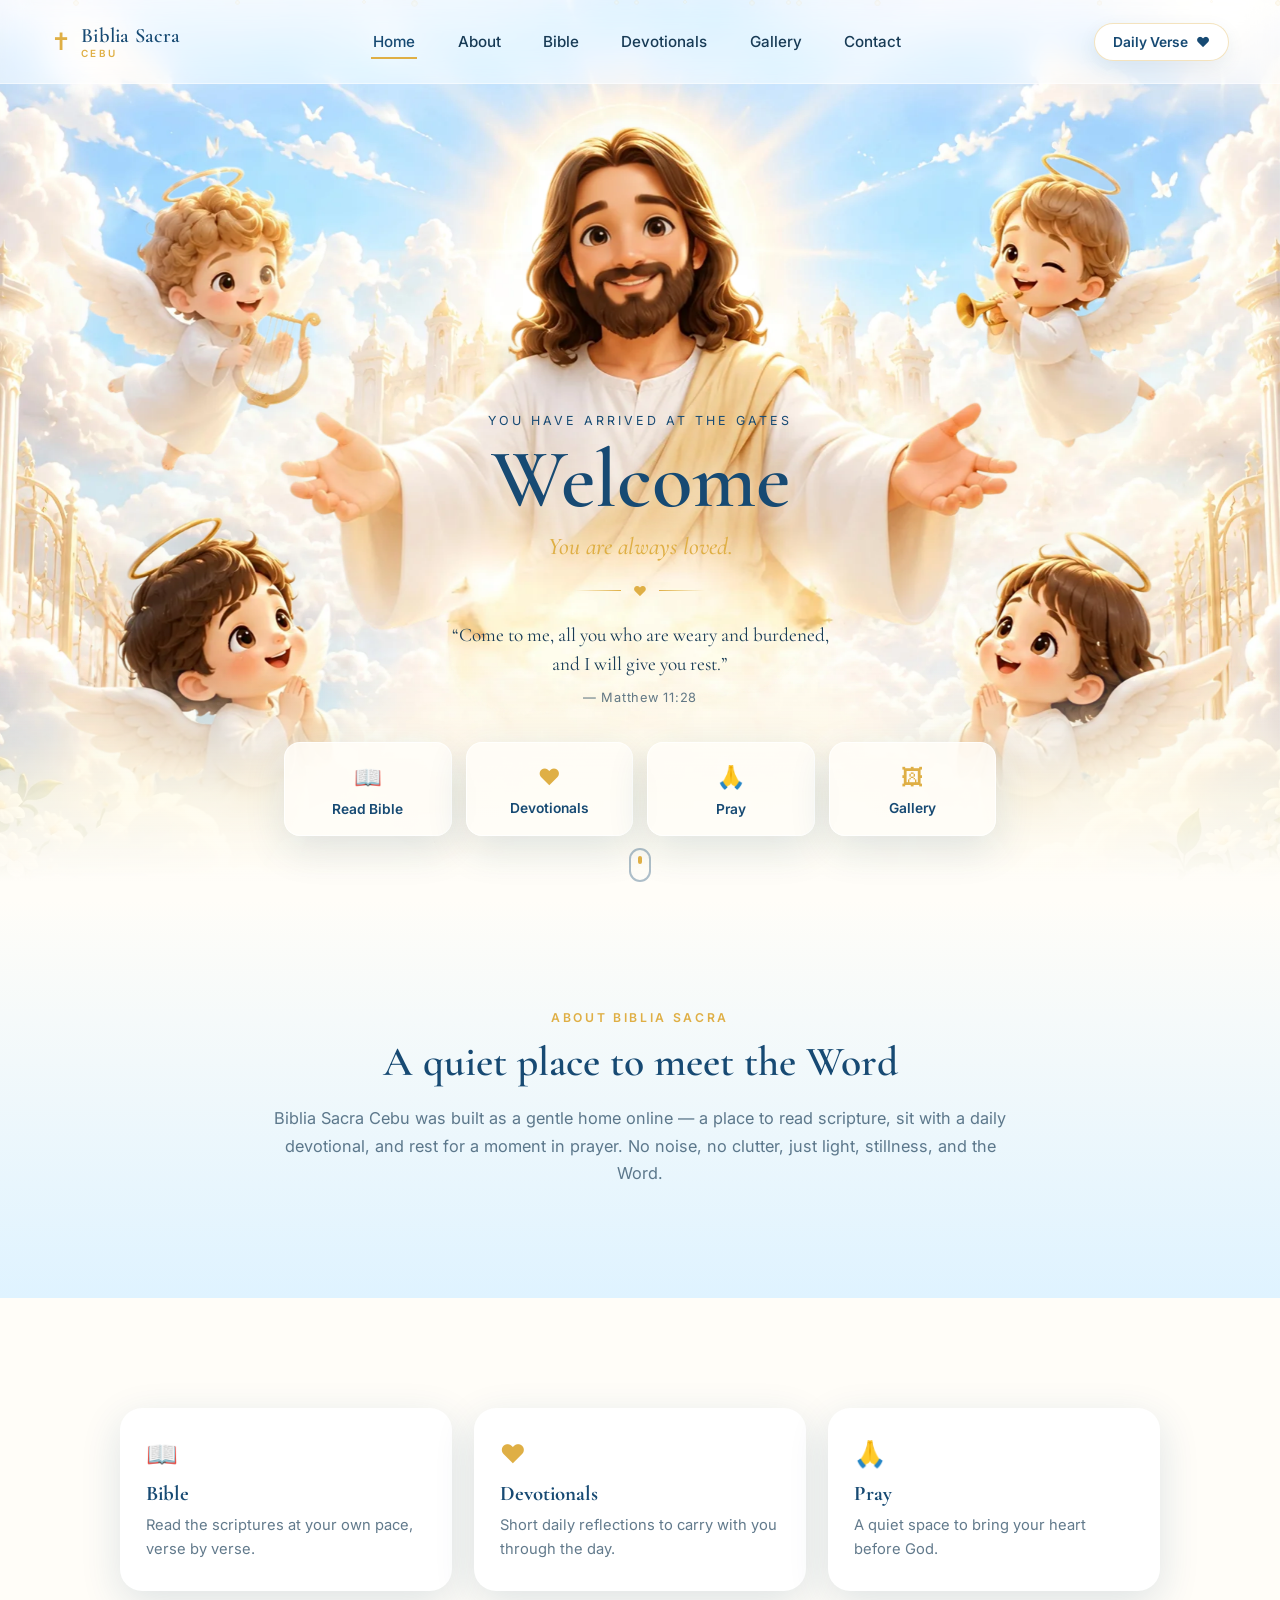
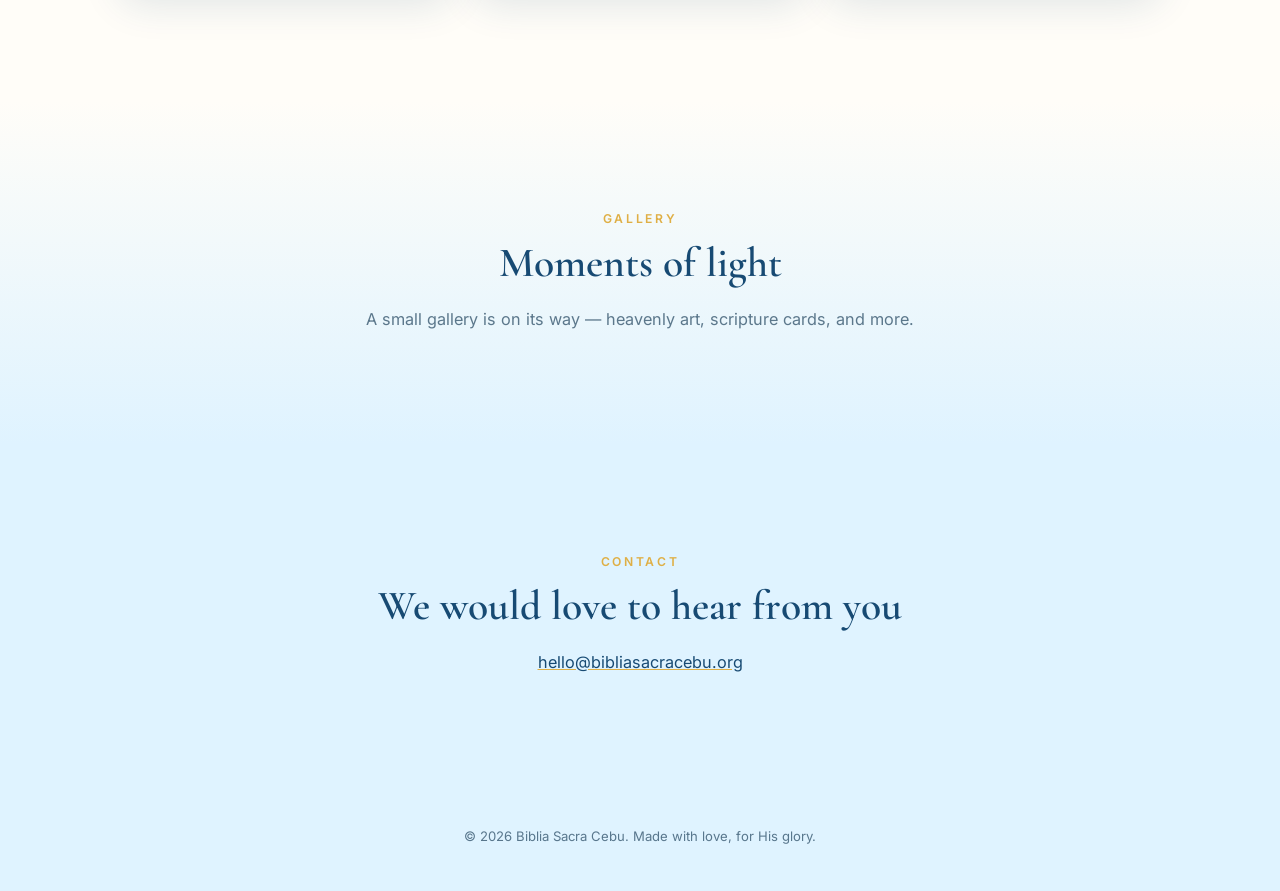
==== index.html @ a4b6ce15 "Add files via upload" ====
<!DOCTYPE html>
<html lang="en">
<head>
<meta charset="UTF-8">
<meta name="viewport" content="width=device-width, initial-scale=1.0">
<title>Biblia Sacra Cebu — Welcome</title>
<meta name="description" content="Biblia Sacra Cebu — a peaceful home for scripture, devotionals, and prayer.">

<link rel="preconnect" href="https://fonts.googleapis.com">
<link rel="preconnect" href="https://fonts.gstatic.com" crossorigin>
<link href="https://fonts.googleapis.com/css2?family=Cormorant+Garamond:ital,wght@0,400;0,500;0,600;1,500&family=Inter:wght@400;500;600&display=swap" rel="stylesheet">

<link rel="stylesheet" href="css/style.css">
</head>
<body>

<a class="skip-link" href="#main">Skip to content</a>

<header class="site-header" id="siteHeader">
  <div class="header-inner">
    <a class="brand" href="#home" aria-label="Biblia Sacra Cebu, home">
      <span class="brand-cross" aria-hidden="true">&#10013;</span>
      <span class="brand-text">
        <span class="brand-name">Biblia Sacra</span>
        <span class="brand-city">CEBU</span>
      </span>
    </a>

    <button class="nav-toggle" id="navToggle" aria-expanded="false" aria-controls="primaryNav" aria-label="Open menu">
      <span></span><span></span><span></span>
    </button>

    <nav class="primary-nav" id="primaryNav" aria-label="Primary">
      <a href="#home" class="nav-link is-active">Home</a>
      <a href="#about" class="nav-link">About</a>
      <a href="#bible" class="nav-link">Bible</a>
      <a href="#devotionals" class="nav-link">Devotionals</a>
      <a href="#gallery" class="nav-link">Gallery</a>
      <a href="#contact" class="nav-link">Contact</a>
    </nav>

    <a class="daily-verse-pill" href="#daily-verse">
      Daily Verse <span aria-hidden="true">&#10084;</span>
    </a>
  </div>
</header>

<main id="main">

  <section class="hero" id="home" aria-label="Welcome">
    <div class="hero-scene" id="heroScene">
      <div class="hero-layer hero-bg" aria-hidden="true"></div>
      <div class="hero-layer hero-fg" aria-hidden="true"></div>
      <div class="hero-particles" id="heroParticles" aria-hidden="true"></div>
      <div class="hero-fade" aria-hidden="true"></div>
    </div>

    <div class="hero-content">
      <p class="eyebrow">You have arrived at the gates</p>
      <h1 class="hero-title">Welcome</h1>
      <p class="hero-subtitle">You are always loved.</p>

      <div class="divider" aria-hidden="true">
        <span class="divider-line"></span>
        <span class="divider-heart">&#10084;</span>
        <span class="divider-line"></span>
      </div>

      <blockquote class="hero-verse" id="daily-verse">
        <p>&ldquo;Come to me, all you who are weary and burdened,<br>
        and I will give you rest.&rdquo;</p>
        <cite>&mdash; Matthew 11:28</cite>
      </blockquote>

      <div class="hero-actions" role="list">
        <a class="action-card" href="#bible" role="listitem">
          <span class="action-icon" aria-hidden="true">&#128214;</span>
          <span class="action-label">Read Bible</span>
        </a>
        <a class="action-card" href="#devotionals" role="listitem">
          <span class="action-icon" aria-hidden="true">&#10084;</span>
          <span class="action-label">Devotionals</span>
        </a>
        <a class="action-card" href="#pray" role="listitem">
          <span class="action-icon" aria-hidden="true">&#128591;</span>
          <span class="action-label">Pray</span>
        </a>
        <a class="action-card" href="#gallery" role="listitem">
          <span class="action-icon" aria-hidden="true">&#128444;</span>
          <span class="action-label">Gallery</span>
        </a>
      </div>
    </div>

    <div class="scroll-cue" aria-hidden="true">
      <span></span>
    </div>
  </section>

  <section class="section section-about" id="about">
    <div class="section-inner">
      <p class="section-eyebrow">About Biblia Sacra</p>
      <h2 class="section-title">A quiet place to meet the Word</h2>
      <p class="section-text">
        Biblia Sacra Cebu was built as a gentle home online — a place to read scripture,
        sit with a daily devotional, and rest for a moment in prayer. No noise, no clutter,
        just light, stillness, and the Word.
      </p>
    </div>
  </section>

  <section class="section section-strip" id="bible" aria-label="Bible, Devotionals, Pray">
    <div class="section-inner strip-grid">
      <article class="strip-card">
        <span class="strip-icon" aria-hidden="true">&#128214;</span>
        <h3>Bible</h3>
        <p>Read the scriptures at your own pace, verse by verse.</p>
      </article>
      <article class="strip-card" id="devotionals">
        <span class="strip-icon" aria-hidden="true">&#10084;</span>
        <h3>Devotionals</h3>
        <p>Short daily reflections to carry with you through the day.</p>
      </article>
      <article class="strip-card" id="pray">
        <span class="strip-icon" aria-hidden="true">&#128591;</span>
        <h3>Pray</h3>
        <p>A quiet space to bring your heart before God.</p>
      </article>
    </div>
  </section>

  <section class="section section-gallery" id="gallery">
    <div class="section-inner">
      <p class="section-eyebrow">Gallery</p>
      <h2 class="section-title">Moments of light</h2>
      <p class="section-text">A small gallery is on its way — heavenly art, scripture cards, and more.</p>
    </div>
  </section>

  <section class="section section-contact" id="contact">
    <div class="section-inner">
      <p class="section-eyebrow">Contact</p>
      <h2 class="section-title">We would love to hear from you</h2>
      <p class="section-text">
        <a href="mailto:hello@bibliasacracebu.org">hello@bibliasacracebu.org</a>
      </p>
    </div>
  </section>

</main>

<footer class="site-footer">
  <p>&copy; 2026 Biblia Sacra Cebu. Made with love, for His glory.</p>
</footer>

<script src="js/main.js" defer></script>
</body>
</html>
---- css/style.css ----
/* ==========================================================
   Biblia Sacra Cebu — Design System
   ========================================================== */

:root{
  --sky: #DFF3FF;
  --white: #FFFFFF;
  --cloud: #FFFDF8;
  --gold: #DFAF45;
  --gold-soft: #EFCE86;
  --deep-blue: #174A73;
  --soft-blue: #7FB7D9;
  --text: #183B56;
  --text-soft: rgba(24,59,86,0.68);

  --serif: 'Cormorant Garamond', Georgia, 'Times New Roman', serif;
  --sans: 'Inter', -apple-system, BlinkMacSystemFont, 'Segoe UI', sans-serif;

  --header-h: 84px;

  --hero-focal: center 32%;
  --fg-x: 0px;
  --fg-y: 0px;
  --bg-x: 0px;
  --bg-y: 0px;

  --radius-lg: 22px;
  --radius-md: 16px;
  --shadow-soft: 0 12px 40px rgba(23, 74, 115, 0.14);
  --shadow-hover: 0 18px 50px rgba(223, 175, 69, 0.28);
}

*{ box-sizing: border-box; }
html{ scroll-behavior: smooth; }

body{
  margin: 0;
  font-family: var(--sans);
  color: var(--text);
  background: var(--sky);
  overflow-x: hidden;
}

img{ max-width: 100%; display:block; }

a{ color: inherit; text-decoration: none; }

.skip-link{
  position: absolute;
  left: -999px;
  top: 0;
  background: var(--white);
  color: var(--deep-blue);
  padding: 12px 18px;
  border-radius: 0 0 8px 0;
  z-index: 999;
}
.skip-link:focus{ left: 0; }

:focus-visible{
  outline: 2px solid var(--gold);
  outline-offset: 3px;
}

/* ==========================================================
   Header / Navigation
   ========================================================== */

.site-header{
  position: fixed;
  top: 0; left: 0; right: 0;
  z-index: 100;
  height: var(--header-h);
  display: flex;
  align-items: center;
  background: rgba(255,255,255,0.55);
  backdrop-filter: blur(14px) saturate(160%);
  -webkit-backdrop-filter: blur(14px) saturate(160%);
  border-bottom: 1px solid rgba(255,255,255,0.5);
  transition: background 0.4s ease, box-shadow 0.4s ease;
}
.site-header.is-scrolled{
  background: rgba(255,255,255,0.82);
  box-shadow: 0 8px 30px rgba(23,74,115,0.08);
}

.header-inner{
  width: 100%;
  max-width: 1440px;
  margin: 0 auto;
  padding: 0 clamp(20px, 4vw, 56px);
  display: grid;
  grid-template-columns: auto 1fr auto;
  align-items: center;
  gap: 24px;
}

.brand{
  grid-column: 1;
  display: flex;
  align-items: center;
  gap: 10px;
  flex-shrink: 0;
}
.brand-cross{
  color: var(--gold);
  font-size: 1.5rem;
  line-height: 1;
}
.brand-text{ display: flex; flex-direction: column; line-height: 1.05; }
.brand-name{
  font-family: var(--serif);
  font-weight: 600;
  font-size: 1.28rem;
  color: var(--deep-blue);
  letter-spacing: 0.01em;
}
.brand-city{
  font-family: var(--sans);
  font-size: 0.62rem;
  letter-spacing: 0.22em;
  color: var(--gold);
  font-weight: 600;
  margin-top: 2px;
}

.primary-nav{
  grid-column: 2;
  display: flex;
  align-items: center;
  justify-content: center;
  justify-self: center;
  gap: clamp(24px, 3vw, 44px);
}
.nav-link{
  position: relative;
  font-size: 0.95rem;
  font-weight: 500;
  color: var(--text);
  padding: 6px 2px;
  transition: color 0.25s ease;
}
.nav-link::after{
  content: "";
  position: absolute;
  left: 0; right: 100%;
  bottom: -2px;
  height: 2px;
  background: var(--gold);
  transition: right 0.28s ease;
}
.nav-link:hover{ color: var(--deep-blue); }
.nav-link:hover::after{ right: 0; }
.nav-link.is-active{ color: var(--deep-blue); }
.nav-link.is-active::after{ right: 0; }

.daily-verse-pill{
  grid-column: 3;
  display: inline-flex;
  align-items: center;
  gap: 8px;
  background: var(--white);
  border: 1px solid rgba(223,175,69,0.35);
  color: var(--deep-blue);
  font-size: 0.86rem;
  font-weight: 600;
  padding: 10px 18px;
  border-radius: 999px;
  box-shadow: 0 6px 18px rgba(23,74,115,0.08);
  transition: transform 0.25s ease, box-shadow 0.25s ease;
  flex-shrink: 0;
}
.daily-verse-pill:hover{
  transform: translateY(-2px);
  box-shadow: 0 10px 24px rgba(223,175,69,0.28);
}

.nav-toggle{
  grid-column: 3;
  justify-self: end;
  display: none;
  flex-direction: column;
  justify-content: center;
  gap: 5px;
  width: 40px;
  height: 40px;
  background: transparent;
  border: none;
  cursor: pointer;
  padding: 0;
}
.nav-toggle span{
  display: block;
  height: 2px;
  width: 100%;
  background: var(--deep-blue);
  border-radius: 2px;
  transition: transform 0.3s ease, opacity 0.3s ease;
}
.nav-toggle[aria-expanded="true"] span:nth-child(1){ transform: translateY(7px) rotate(45deg); }
.nav-toggle[aria-expanded="true"] span:nth-child(2){ opacity: 0; }
.nav-toggle[aria-expanded="true"] span:nth-child(3){ transform: translateY(-7px) rotate(-45deg); }

/* ==========================================================
   Hero
   ========================================================== */

.hero{
  position: relative;
  min-height: 100svh;
  display: flex;
  align-items: flex-end;
  justify-content: center;
  overflow: hidden;
  padding-top: var(--header-h);
  isolation: isolate;
}

.hero-scene{
  position: absolute;
  inset: 0;
  z-index: 0;
}

.hero-layer{
  position: absolute;
  inset: 0;
  will-change: transform;
}

.hero-bg,
.hero-fg{
  background-size: cover;
  background-position: var(--hero-focal, center 32%);
  transform: translate3d(var(--bg-x), var(--bg-y), 0);
}

.hero-bg{
  background-image: url("../assets/heaven-background.webp");
}

.hero-fg{
  background-image: url("../assets/jesus-angels.webp");
  transform: translate3d(var(--fg-x), var(--fg-y), 0);
}

.hero-fade{
  position: absolute;
  left: 0; right: 0; bottom: 0;
  height: clamp(140px, 26vh, 300px);
  background: linear-gradient(180deg, rgba(255,253,248,0) 0%, rgba(255,251,235,0.85) 55%, var(--cloud) 92%);
  pointer-events: none;
  z-index: 1;
}

.hero-particles{
  position: absolute;
  inset: 0;
  pointer-events: none;
  overflow: hidden;
}
.mote{
  position: absolute;
  width: 5px;
  height: 5px;
  border-radius: 50%;
  background: radial-gradient(circle, rgba(255,248,220,0.95) 0%, rgba(223,175,69,0.4) 60%, transparent 75%);
  animation: float-mote linear infinite;
}
@keyframes float-mote{
  0%{ transform: translate3d(0,10vh,0); opacity: 0; }
  10%{ opacity: 0.9; }
  90%{ opacity: 0.7; }
  100%{ transform: translate3d(0,-40vh,0); opacity: 0; }
}

.hero-content{
  position: relative;
  z-index: 2;
  width: 100%;
  max-width: 760px;
  margin: 0 auto;
  padding: 0 24px 64px;
  text-align: center;
}

.eyebrow{
  font-family: var(--sans);
  font-size: 0.78rem;
  letter-spacing: 0.24em;
  text-transform: uppercase;
  color: var(--deep-blue);
  opacity: 0.65;
  margin: 0 0 10px;
  animation: fade-up 0.9s ease 0.15s both;
}

.hero-title{
  font-family: var(--serif);
  font-weight: 600;
  font-size: clamp(3rem, 8vw, 5.2rem);
  color: var(--deep-blue);
  margin: 0;
  line-height: 1;
  text-shadow: 0 2px 30px rgba(255,255,255,0.9);
  animation: fade-up 0.9s ease 0.3s both;
}

.hero-subtitle{
  font-family: var(--serif);
  font-style: italic;
  font-size: clamp(1.15rem, 2.4vw, 1.5rem);
  color: var(--gold);
  margin: 10px 0 0;
  font-weight: 500;
  animation: fade-up 0.9s ease 0.45s both;
}

.divider{
  display: flex;
  align-items: center;
  justify-content: center;
  gap: 12px;
  margin: 22px 0;
  animation: fade-up 0.9s ease 0.55s both;
}
.divider-line{
  width: 46px;
  height: 1px;
  background: linear-gradient(90deg, transparent, var(--gold));
}
.divider-line:last-child{ background: linear-gradient(90deg, var(--gold), transparent); }
.divider-heart{ color: var(--gold); font-size: 0.85rem; }

.hero-verse{
  margin: 0 auto 34px;
  max-width: 480px;
  font-family: var(--serif);
  font-size: clamp(1.02rem, 2vw, 1.2rem);
  color: var(--text);
  line-height: 1.55;
  animation: fade-up 0.9s ease 0.7s both;
}
.hero-verse p{ margin: 0 0 8px; }
.hero-verse cite{
  display: block;
  font-family: var(--sans);
  font-style: normal;
  font-size: 0.8rem;
  letter-spacing: 0.06em;
  color: var(--text-soft);
}

.hero-actions{
  display: grid;
  grid-template-columns: repeat(4, minmax(0,1fr));
  gap: 14px;
  animation: fade-up 0.9s ease 0.9s both;
}

.action-card{
  display: flex;
  flex-direction: column;
  align-items: center;
  gap: 10px;
  padding: 20px 10px 18px;
  background: rgba(255,253,248,0.85);
  backdrop-filter: blur(6px);
  border: 1px solid rgba(255,255,255,0.7);
  border-radius: var(--radius-md);
  box-shadow: var(--shadow-soft);
  transition: transform 0.28s ease, box-shadow 0.28s ease, background 0.28s ease;
}
.action-card:hover{
  transform: translateY(-5px);
  box-shadow: var(--shadow-hover);
  background: var(--white);
}
.action-icon{
  font-size: 1.4rem;
  color: var(--gold);
}
.action-label{
  font-size: 0.86rem;
  font-weight: 600;
  color: var(--deep-blue);
}

@keyframes fade-up{
  from{ opacity: 0; transform: translateY(16px); }
  to{ opacity: 1; transform: translateY(0); }
}

.scroll-cue{
  position: absolute;
  bottom: 18px;
  left: 50%;
  transform: translateX(-50%);
  z-index: 2;
  width: 22px;
  height: 34px;
  border: 2px solid rgba(23,74,115,0.35);
  border-radius: 14px;
}
.scroll-cue span{
  display: block;
  width: 4px;
  height: 8px;
  margin: 6px auto 0;
  background: var(--gold);
  border-radius: 3px;
  animation: scroll-dot 1.8s ease infinite;
}
@keyframes scroll-dot{
  0%{ transform: translateY(0); opacity: 1; }
  70%{ transform: translateY(10px); opacity: 0; }
  100%{ opacity: 0; }
}

/* ==========================================================
   Sections below the fold
   ========================================================== */

.section{
  padding: clamp(60px, 9vw, 110px) 24px;
}
.section-inner{
  max-width: 760px;
  margin: 0 auto;
  text-align: center;
}
.section-eyebrow{
  font-size: 0.76rem;
  letter-spacing: 0.22em;
  text-transform: uppercase;
  color: var(--gold);
  font-weight: 600;
  margin: 0 0 12px;
}
.section-title{
  font-family: var(--serif);
  font-weight: 600;
  font-size: clamp(1.8rem, 3.4vw, 2.6rem);
  color: var(--deep-blue);
  margin: 0 0 18px;
}
.section-text{
  font-size: 1.02rem;
  line-height: 1.7;
  color: var(--text-soft);
  margin: 0;
}
.section-text a{ color: var(--deep-blue); text-decoration: underline; text-decoration-color: var(--gold); }

.section-about{ background: linear-gradient(180deg, var(--cloud), var(--sky)); }

.section-strip{ background: var(--cloud); }
.strip-grid{
  max-width: 1040px;
  display: grid;
  grid-template-columns: repeat(3, 1fr);
  gap: 22px;
  text-align: left;
}
.strip-card{
  background: var(--white);
  border-radius: var(--radius-lg);
  padding: 30px 26px;
  box-shadow: var(--shadow-soft);
  transition: transform 0.28s ease, box-shadow 0.28s ease;
}
.strip-card:hover{
  transform: translateY(-4px);
  box-shadow: var(--shadow-hover);
}
.strip-icon{ font-size: 1.6rem; color: var(--gold); }
.strip-card h3{
  font-family: var(--serif);
  font-size: 1.3rem;
  color: var(--deep-blue);
  margin: 12px 0 8px;
}
.strip-card p{
  font-size: 0.92rem;
  color: var(--text-soft);
  line-height: 1.6;
  margin: 0;
}

.section-gallery{ background: linear-gradient(180deg, var(--cloud), var(--sky)); }
.section-contact{ background: var(--sky); }

.site-footer{
  text-align: center;
  padding: 28px 24px 34px;
  font-size: 0.82rem;
  color: var(--text-soft);
  background: var(--sky);
}

/* ==========================================================
   Responsive
   ========================================================== */

@media (max-width: 1199px){
  :root{ --hero-focal: center 30%; }
}

@media (max-width: 900px){
  .primary-nav{
    grid-column: auto;
    justify-self: auto;
    position: fixed;
    top: var(--header-h);
    left: 0; right: 0;
    flex-direction: column;
    align-items: stretch;
    gap: 0;
    background: rgba(255,253,248,0.98);
    backdrop-filter: blur(14px);
    padding: 8px 24px 20px;
    transform: translateY(-12px);
    opacity: 0;
    pointer-events: none;
    transition: opacity 0.25s ease, transform 0.25s ease;
    border-bottom: 1px solid rgba(223,175,69,0.2);
  }
  .primary-nav.is-open{
    opacity: 1;
    transform: translateY(0);
    pointer-events: auto;
  }
  .nav-link{
    padding: 14px 0;
    border-bottom: 1px solid rgba(23,74,115,0.08);
  }
  .nav-link::after{ display: none; }
  .nav-toggle{ display: flex; }
  .daily-verse-pill{ display: none; }

  .hero-actions{ grid-template-columns: repeat(2, minmax(0,1fr)); }
  .strip-grid{ grid-template-columns: 1fr; }
}

@media (max-width: 560px){
  :root{ --header-h: 68px; }
  .brand-name{ font-size: 1.05rem; }
  .hero{ align-items: flex-end; }
  :root{ --hero-focal: center 24%; }
  .hero-content{ padding: 0 18px 44px; }
  .hero-verse{ font-size: 0.98rem; }
  .action-card{ padding: 16px 8px 14px; }
  .action-icon{ font-size: 1.2rem; }
  .action-label{ font-size: 0.78rem; }
}

/* ==========================================================
   Reduced motion
   ========================================================== */

@media (prefers-reduced-motion: reduce){
  html{ scroll-behavior: auto; }
  .hero-bg, .hero-fg{ transform: none !important; }
  .eyebrow, .hero-title, .hero-subtitle, .divider, .hero-verse, .hero-actions{
    animation: none !important;
    opacity: 1 !important;
    transform: none !important;
  }
  .mote{ animation: none !important; display: none; }
  .scroll-cue span{ animation: none !important; }
  * { transition-duration: 0.01ms !important; }
}
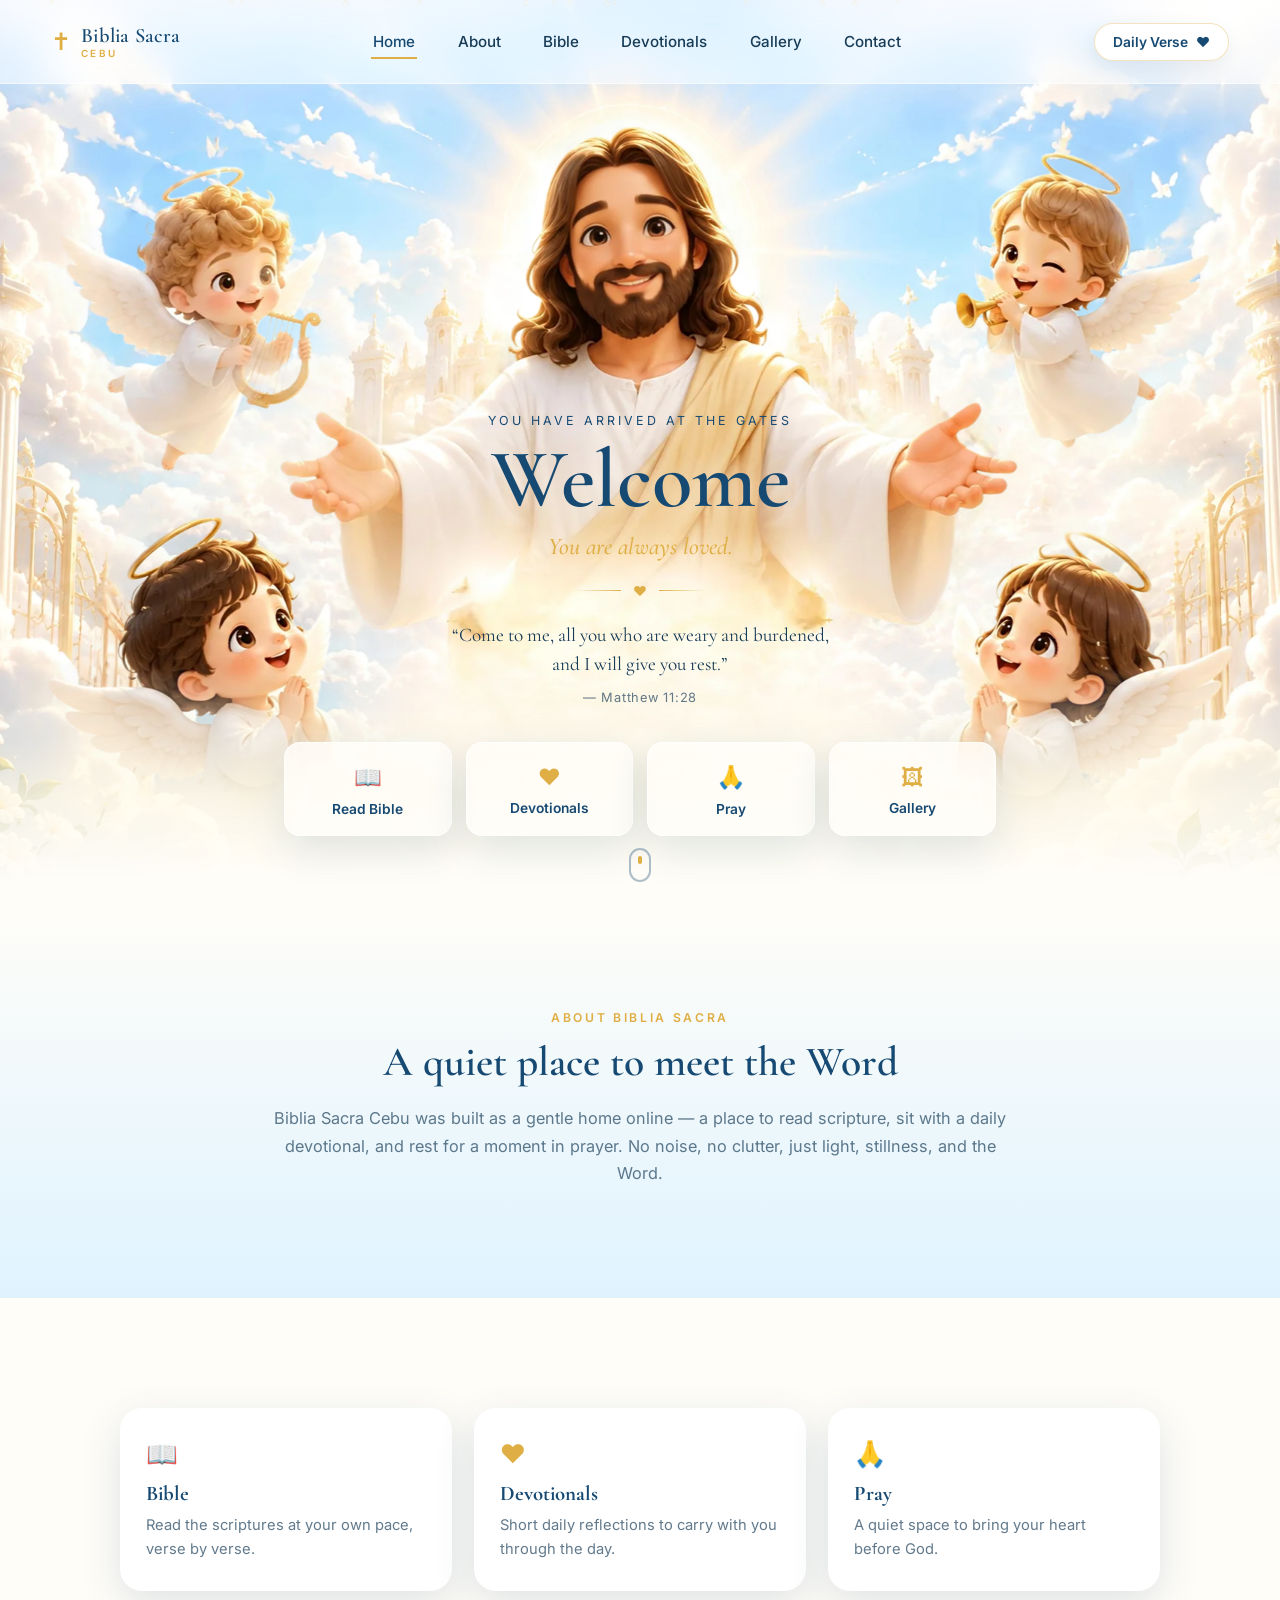
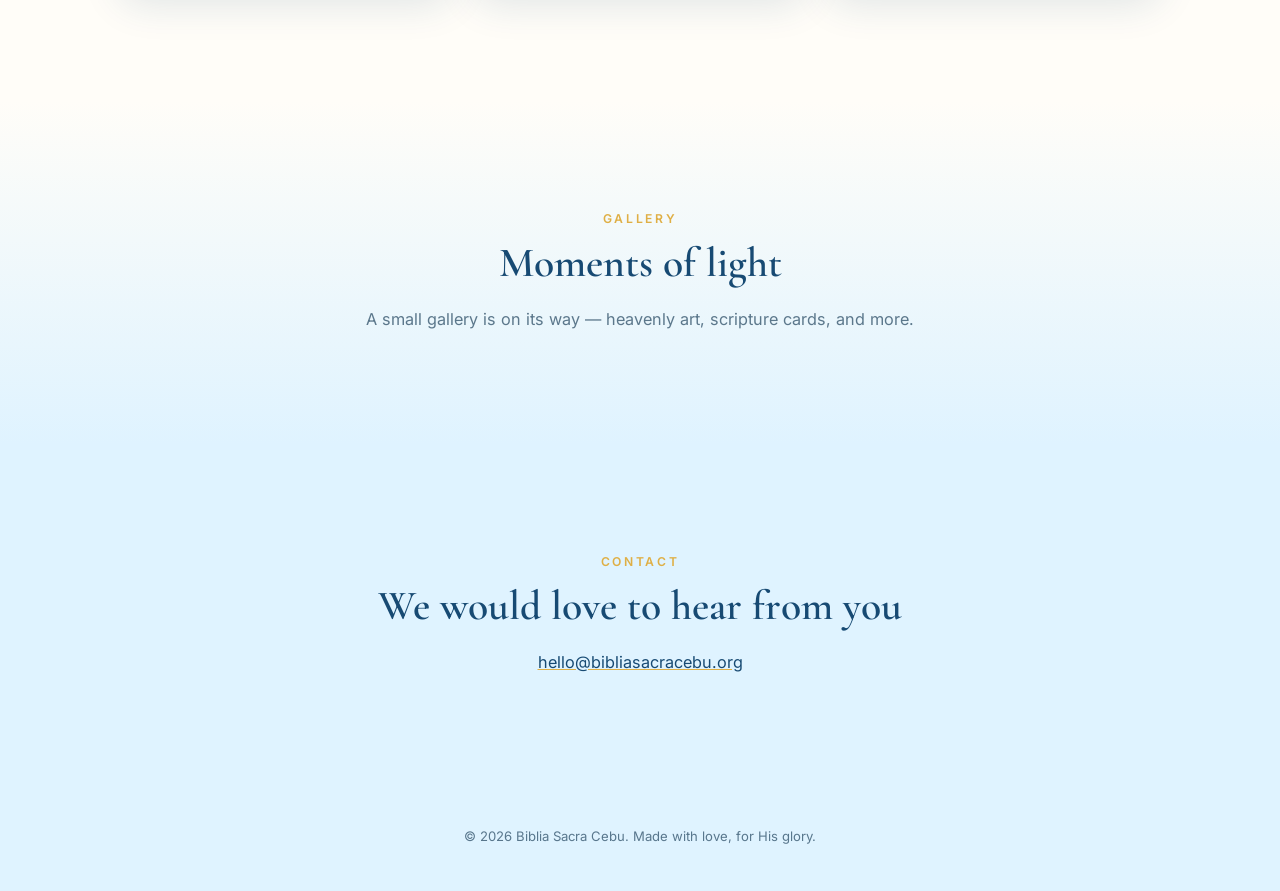
==== commit 0db68868: "Add files via upload" ====
--- a/index.html
+++ b/index.html
@@ -73,7 +73,7 @@
       </blockquote>
 
       <div class="hero-actions" role="list">
-        <a class="action-card" href="#bible" role="listitem">
+        <a class="action-card" href="bible.html" role="listitem">
           <span class="action-icon" aria-hidden="true">&#128214;</span>
           <span class="action-label">Read Bible</span>
         </a>
@@ -111,11 +111,11 @@
 
   <section class="section section-strip" id="bible" aria-label="Bible, Devotionals, Pray">
     <div class="section-inner strip-grid">
-      <article class="strip-card">
+      <a class="strip-card" href="bible.html">
         <span class="strip-icon" aria-hidden="true">&#128214;</span>
         <h3>Bible</h3>
         <p>Read the scriptures at your own pace, verse by verse.</p>
-      </article>
+      </a>
       <article class="strip-card" id="devotionals">
         <span class="strip-icon" aria-hidden="true">&#10084;</span>
         <h3>Devotionals</h3>
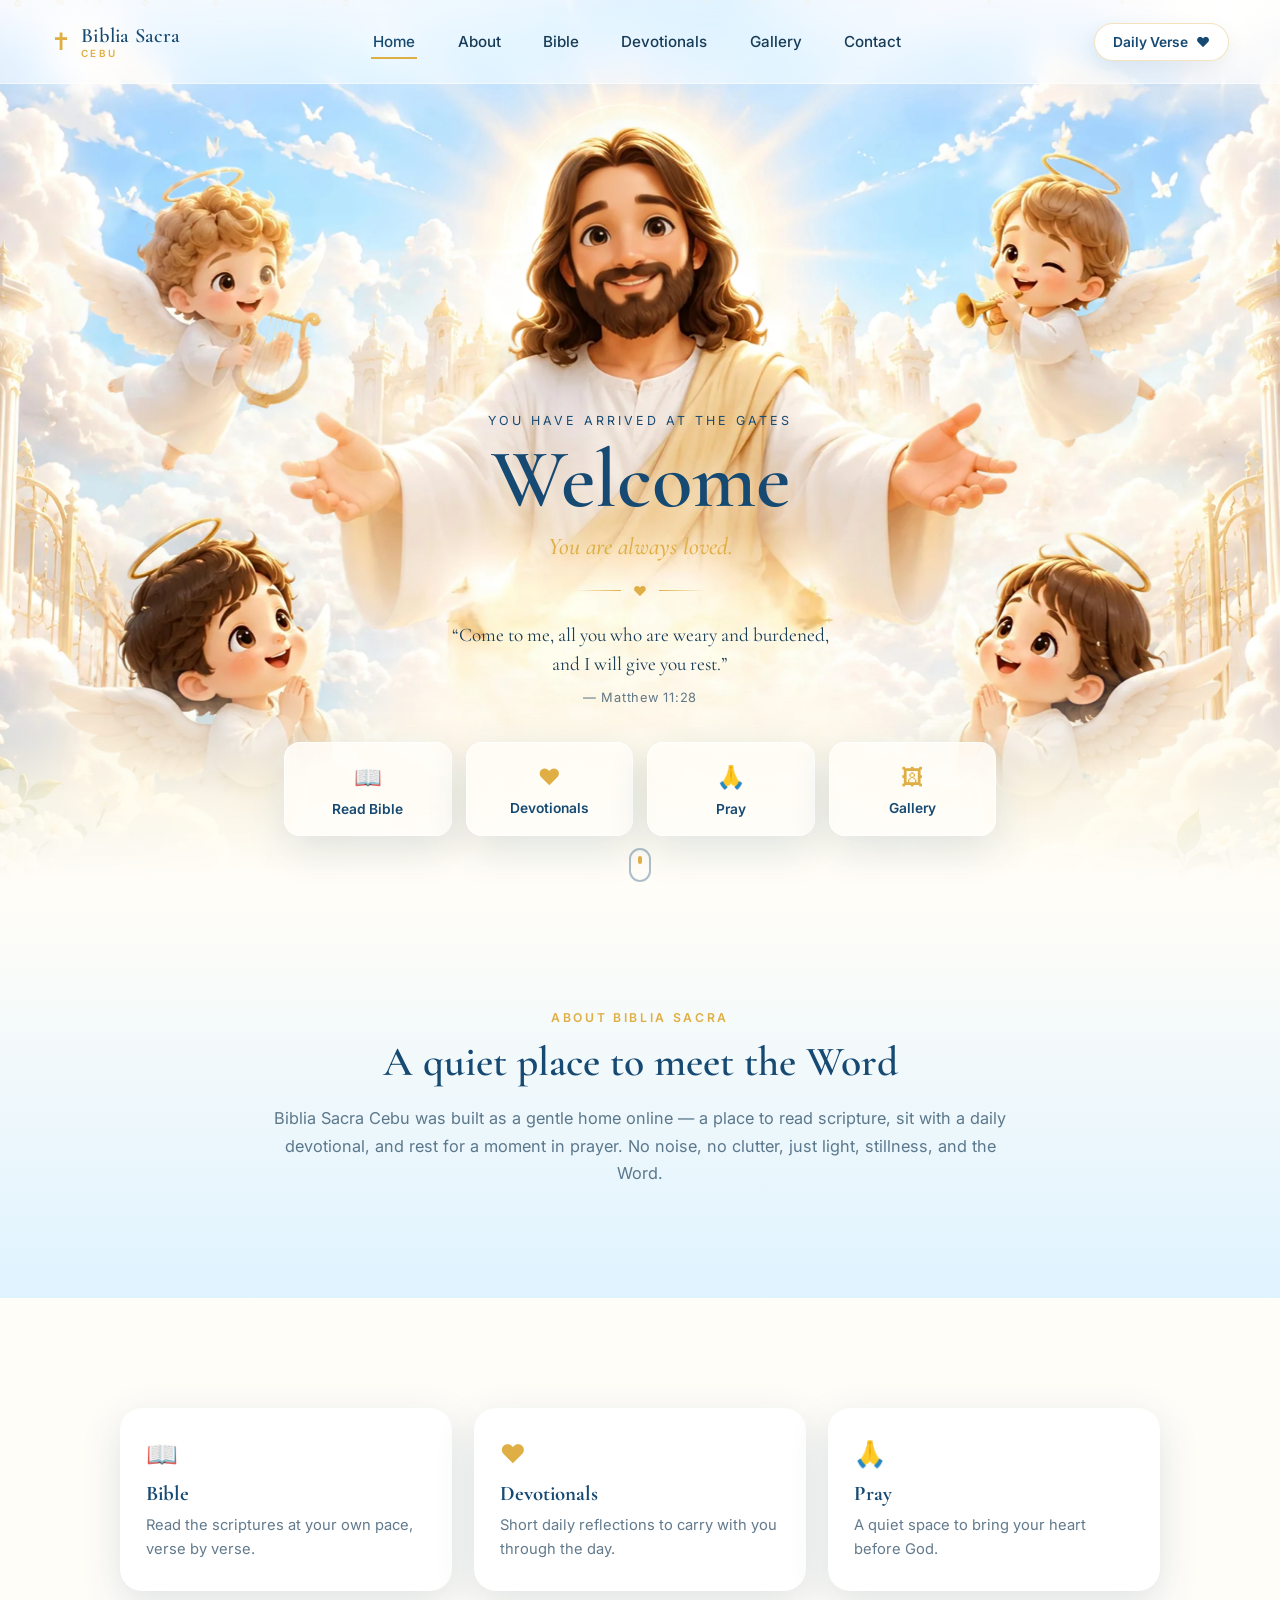
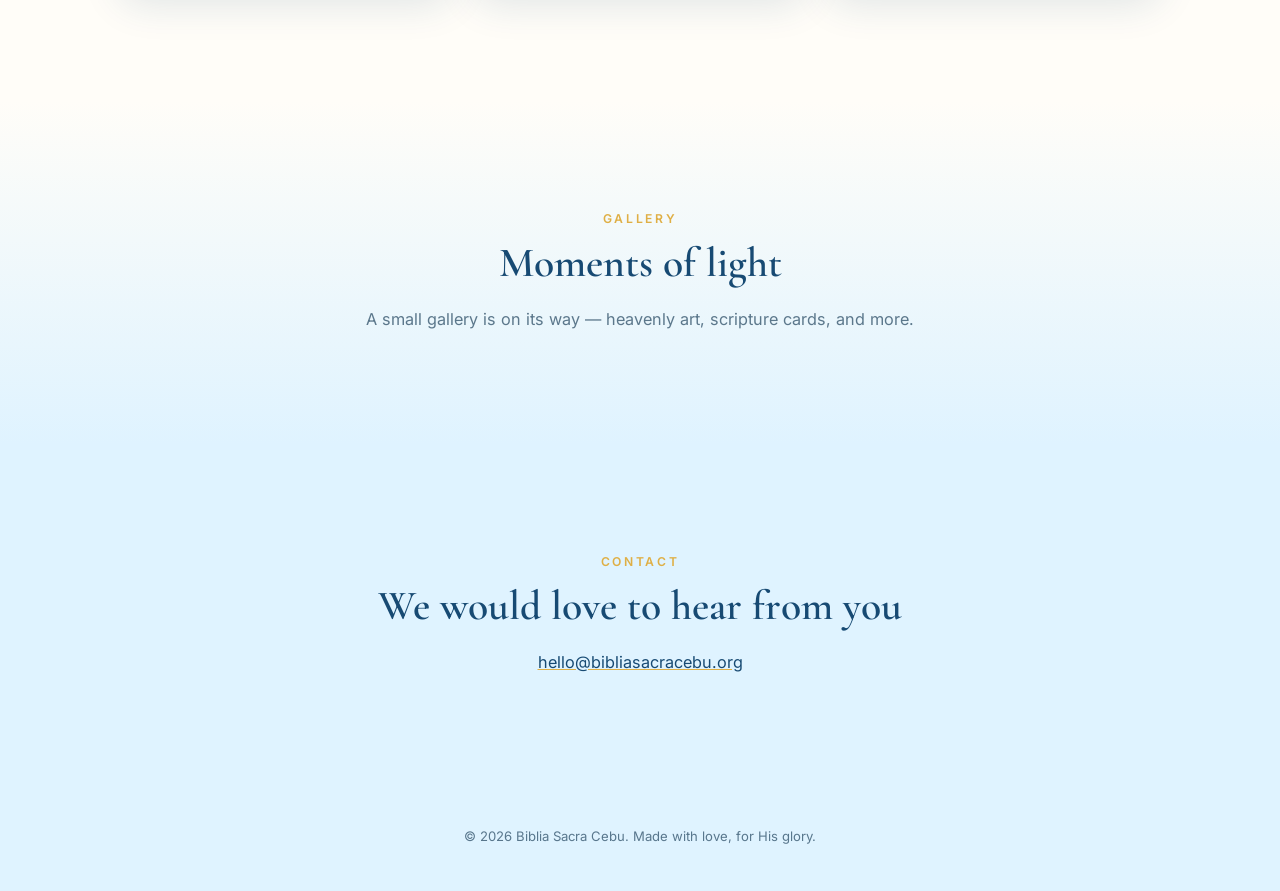
==== commit 38d07ad3: "Update index.html" ====
--- a/index.html
+++ b/index.html
@@ -73,7 +73,7 @@
       </blockquote>
 
       <div class="hero-actions" role="list">
-        <a class="action-card" href="bible.html" role="listitem">
+        <a class="action-card" href="./bible.html" role="listitem">
           <span class="action-icon" aria-hidden="true">&#128214;</span>
           <span class="action-label">Read Bible</span>
         </a>
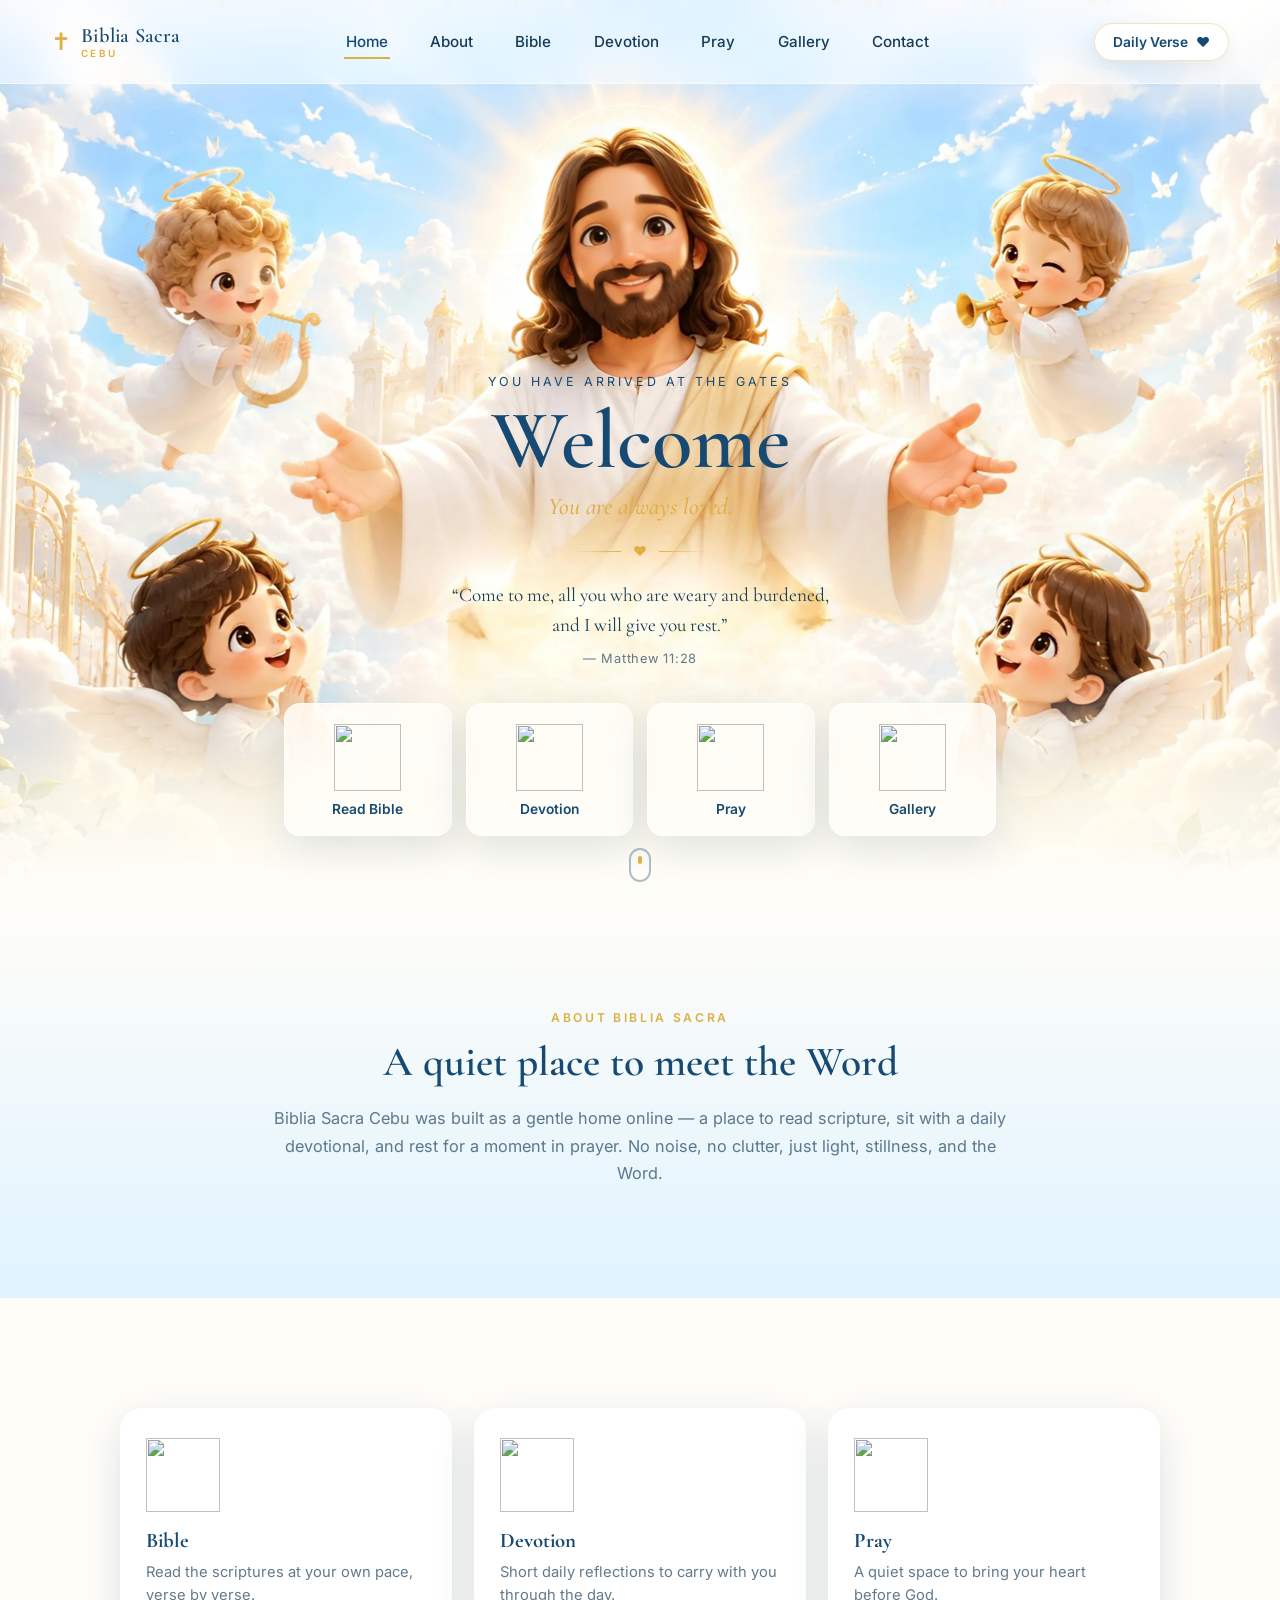
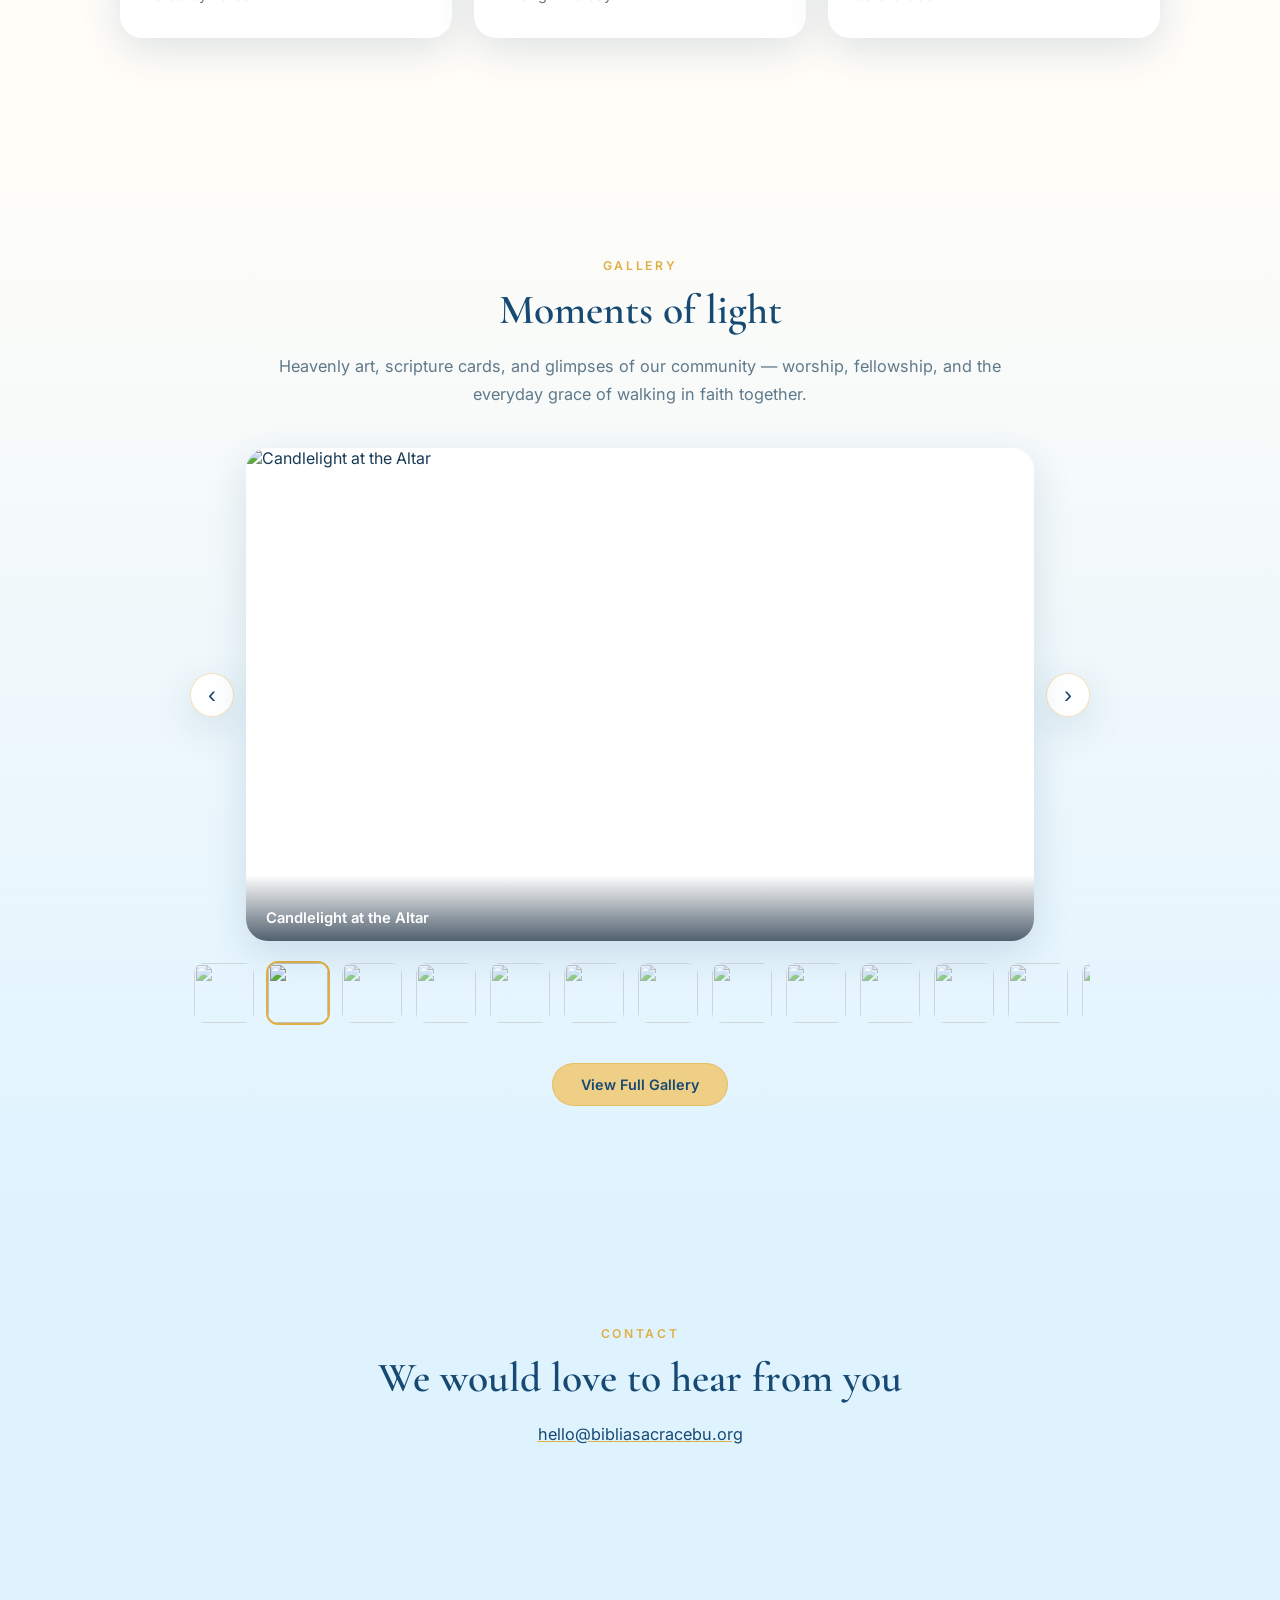
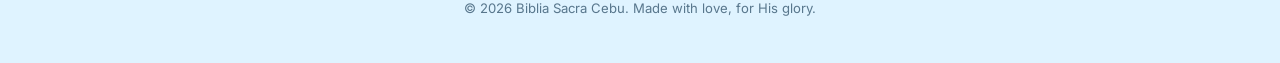
==== commit befe3f26: "Add files via upload" ====
--- a/index.html
+++ b/index.html
@@ -33,9 +33,10 @@
     <nav class="primary-nav" id="primaryNav" aria-label="Primary">
       <a href="#home" class="nav-link is-active">Home</a>
       <a href="#about" class="nav-link">About</a>
-      <a href="#bible" class="nav-link">Bible</a>
-      <a href="#devotionals" class="nav-link">Devotionals</a>
-      <a href="#gallery" class="nav-link">Gallery</a>
+      <a href="./bible.html" class="nav-link">Bible</a>
+      <a href="./devotion.html" class="nav-link">Devotion</a>
+      <a href="./pray.html" class="nav-link">Pray</a>
+      <a href="./gallery.html" class="nav-link">Gallery</a>
       <a href="#contact" class="nav-link">Contact</a>
     </nav>
 
@@ -74,19 +75,19 @@
 
       <div class="hero-actions" role="list">
         <a class="action-card" href="./bible.html" role="listitem">
-          <span class="action-icon" aria-hidden="true">&#128214;</span>
+          <img class="action-icon" src="assets/icons/read-bible.png" alt="" aria-hidden="true">
           <span class="action-label">Read Bible</span>
         </a>
-        <a class="action-card" href="#devotionals" role="listitem">
-          <span class="action-icon" aria-hidden="true">&#10084;</span>
-          <span class="action-label">Devotionals</span>
+        <a class="action-card" href="./devotion.html" role="listitem">
+          <img class="action-icon" src="assets/icons/devotional.png" alt="" aria-hidden="true">
+          <span class="action-label">Devotion</span>
         </a>
-        <a class="action-card" href="#pray" role="listitem">
-          <span class="action-icon" aria-hidden="true">&#128591;</span>
+        <a class="action-card" href="./pray.html" role="listitem">
+          <img class="action-icon" src="assets/icons/pray.png" alt="" aria-hidden="true">
           <span class="action-label">Pray</span>
         </a>
-        <a class="action-card" href="#gallery" role="listitem">
-          <span class="action-icon" aria-hidden="true">&#128444;</span>
+        <a class="action-card" href="./gallery.html" role="listitem">
+          <img class="action-icon" src="assets/icons/gallery.png" alt="" aria-hidden="true">
           <span class="action-label">Gallery</span>
         </a>
       </div>
@@ -109,23 +110,23 @@
     </div>
   </section>
 
-  <section class="section section-strip" id="bible" aria-label="Bible, Devotionals, Pray">
+  <section class="section section-strip" id="bible" aria-label="Bible, Devotion, Pray">
     <div class="section-inner strip-grid">
       <a class="strip-card" href="bible.html">
-        <span class="strip-icon" aria-hidden="true">&#128214;</span>
+        <img class="strip-icon" src="assets/icons/read-bible.png" alt="" aria-hidden="true">
         <h3>Bible</h3>
         <p>Read the scriptures at your own pace, verse by verse.</p>
       </a>
-      <article class="strip-card" id="devotionals">
-        <span class="strip-icon" aria-hidden="true">&#10084;</span>
-        <h3>Devotionals</h3>
+      <a class="strip-card" href="./devotion.html" id="devotion">
+        <img class="strip-icon" src="assets/icons/devotional.png" alt="" aria-hidden="true">
+        <h3>Devotion</h3>
         <p>Short daily reflections to carry with you through the day.</p>
-      </article>
-      <article class="strip-card" id="pray">
-        <span class="strip-icon" aria-hidden="true">&#128591;</span>
+      </a>
+      <a class="strip-card" href="./pray.html" id="pray">
+        <img class="strip-icon" src="assets/icons/pray.png" alt="" aria-hidden="true">
         <h3>Pray</h3>
         <p>A quiet space to bring your heart before God.</p>
-      </article>
+      </a>
     </div>
   </section>
 
@@ -133,7 +134,23 @@
     <div class="section-inner">
       <p class="section-eyebrow">Gallery</p>
       <h2 class="section-title">Moments of light</h2>
-      <p class="section-text">A small gallery is on its way — heavenly art, scripture cards, and more.</p>
+      <p class="section-text">Heavenly art, scripture cards, and glimpses of our community — worship, fellowship, and the everyday grace of walking in faith together.</p>
+    </div>
+
+    <div class="gallery-slider" id="homeGallerySlider" aria-roledescription="carousel" aria-label="Gallery preview">
+      <div class="gallery-slider-main">
+        <button class="slider-arrow slider-arrow-prev" id="sliderPrev" type="button" aria-label="Previous image">&#8249;</button>
+
+        <div class="gallery-slider-viewport" id="sliderViewport"></div>
+
+        <button class="slider-arrow slider-arrow-next" id="sliderNext" type="button" aria-label="Next image">&#8250;</button>
+      </div>
+
+      <div class="gallery-slider-thumbs" id="sliderThumbs" role="tablist" aria-label="Choose an image"></div>
+    </div>
+
+    <div class="gallery-cta">
+      <a class="btn-gold" href="./gallery.html">View Full Gallery</a>
     </div>
   </section>
 
@@ -153,6 +170,8 @@
   <p>&copy; 2026 Biblia Sacra Cebu. Made with love, for His glory.</p>
 </footer>
 
+<script src="js/gallery-data.js"></script>
+<script src="js/home-gallery.js" defer></script>
 <script src="js/main.js" defer></script>
 </body>
 </html>
--- a/css/style.css
+++ b/css/style.css
@@ -377,8 +377,9 @@
   background: var(--white);
 }
 .action-icon{
-  font-size: 1.4rem;
-  color: var(--gold);
+  width: 4.2rem;
+  height: 4.2rem;
+  object-fit: contain;
 }
 .action-label{
   font-size: 0.86rem;
@@ -473,7 +474,7 @@
   transform: translateY(-4px);
   box-shadow: var(--shadow-hover);
 }
-.strip-icon{ font-size: 1.6rem; color: var(--gold); }
+.strip-icon{ width: 4.6rem; height: 4.6rem; object-fit: contain; display: inline-block; }
 .strip-card h3{
   font-family: var(--serif);
   font-size: 1.3rem;
@@ -488,6 +489,158 @@
 }
 
 .section-gallery{ background: linear-gradient(180deg, var(--cloud), var(--sky)); }
+
+/* ---------------- Homepage gallery — thumbnail slider ---------------- */
+
+.gallery-slider{
+  max-width: 900px;
+  margin: 40px auto 0;
+}
+
+.gallery-slider-main{
+  position: relative;
+  display: flex;
+  align-items: center;
+  gap: 12px;
+}
+
+.gallery-slider-viewport{
+  position: relative;
+  flex: 1;
+  width: 100%;
+  aspect-ratio: 16 / 10;
+  border-radius: var(--radius-lg);
+  overflow: hidden;
+  box-shadow: var(--shadow-soft);
+  background: var(--white);
+}
+
+.gallery-slide{
+  position: absolute;
+  inset: 0;
+  margin: 0;
+  opacity: 0;
+  visibility: hidden;
+  transition: opacity 0.7s ease;
+}
+.gallery-slide.is-active{
+  opacity: 1;
+  visibility: visible;
+}
+.gallery-slide img{
+  width: 100%;
+  height: 100%;
+  object-fit: cover;
+}
+.gallery-slide-caption{
+  position: absolute;
+  left: 0; right: 0; bottom: 0;
+  padding: 34px 20px 14px;
+  background: linear-gradient(180deg, transparent, rgba(15,35,55,0.72));
+  color: var(--white);
+  font-family: var(--sans);
+  font-size: 0.92rem;
+  font-weight: 600;
+}
+
+.slider-arrow{
+  flex: 0 0 auto;
+  width: 44px;
+  height: 44px;
+  border-radius: 50%;
+  background: var(--white);
+  border: 1px solid rgba(223,175,69,0.35);
+  color: var(--deep-blue);
+  font-size: 1.5rem;
+  line-height: 1;
+  cursor: pointer;
+  box-shadow: var(--shadow-soft);
+  display: flex;
+  align-items: center;
+  justify-content: center;
+  transition: transform 0.22s ease, box-shadow 0.22s ease, background 0.22s ease;
+}
+.slider-arrow:hover, .slider-arrow:focus-visible{
+  transform: translateY(-2px);
+  background: var(--gold-soft);
+  box-shadow: var(--shadow-hover);
+}
+
+.gallery-slider-thumbs{
+  display: flex;
+  gap: 10px;
+  margin-top: 16px;
+  padding: 4px 2px 8px;
+  overflow-x: auto;
+  scroll-behavior: smooth;
+  scrollbar-width: none;
+  -ms-overflow-style: none;
+  cursor: grab;
+  user-select: none;
+  -webkit-user-select: none;
+}
+.gallery-slider-thumbs::-webkit-scrollbar{ display: none; }
+.gallery-slider-thumbs.is-dragging{
+  cursor: grabbing;
+  scroll-behavior: auto;
+}
+.gallery-slider-thumbs.is-dragging .gallery-thumb{ pointer-events: none; }
+
+.gallery-thumb{
+  flex: 0 0 auto;
+  width: 64px;
+  height: 64px;
+  padding: 0;
+  border-radius: 12px;
+  overflow: hidden;
+  border: 2px solid transparent;
+  cursor: pointer;
+  opacity: 0.6;
+  background: none;
+  transition: opacity 0.22s ease, border-color 0.22s ease, transform 0.22s ease;
+}
+.gallery-thumb img{
+  width: 100%;
+  height: 100%;
+  object-fit: cover;
+  display: block;
+}
+.gallery-thumb:hover{ opacity: 0.85; transform: translateY(-2px); }
+.gallery-thumb.is-active{
+  opacity: 1;
+  border-color: var(--gold);
+}
+
+.gallery-cta{
+  text-align: center;
+  margin-top: 30px;
+}
+.btn-gold{
+  display: inline-block;
+  font-family: var(--sans);
+  font-weight: 600;
+  font-size: 0.9rem;
+  color: var(--deep-blue);
+  background: var(--gold-soft);
+  border: 1px solid rgba(223,175,69,0.5);
+  border-radius: 999px;
+  padding: 12px 28px;
+  cursor: pointer;
+  transition: transform 0.22s ease, box-shadow 0.22s ease, background 0.22s ease;
+}
+.btn-gold:hover, .btn-gold:focus-visible{
+  transform: translateY(-2px);
+  background: var(--gold);
+  color: var(--white);
+  box-shadow: var(--shadow-hover);
+}
+
+@media (max-width: 640px){
+  .gallery-slider-main{ gap: 8px; }
+  .slider-arrow{ width: 36px; height: 36px; font-size: 1.2rem; }
+  .gallery-thumb{ width: 52px; height: 52px; }
+}
+
 .section-contact{ background: var(--sky); }
 
 .site-footer{
@@ -504,6 +657,8 @@
 
 @media (max-width: 1199px){
   :root{ --hero-focal: center 30%; }
+  .primary-nav{ gap: clamp(14px, 2vw, 28px); }
+  .nav-link{ font-size: 0.88rem; }
 }
 
 @media (max-width: 900px){
@@ -550,7 +705,7 @@
   .hero-content{ padding: 0 18px 44px; }
   .hero-verse{ font-size: 0.98rem; }
   .action-card{ padding: 16px 8px 14px; }
-  .action-icon{ font-size: 1.2rem; }
+  .action-icon{ width: 3.4rem; height: 3.4rem; }
   .action-label{ font-size: 0.78rem; }
 }
 
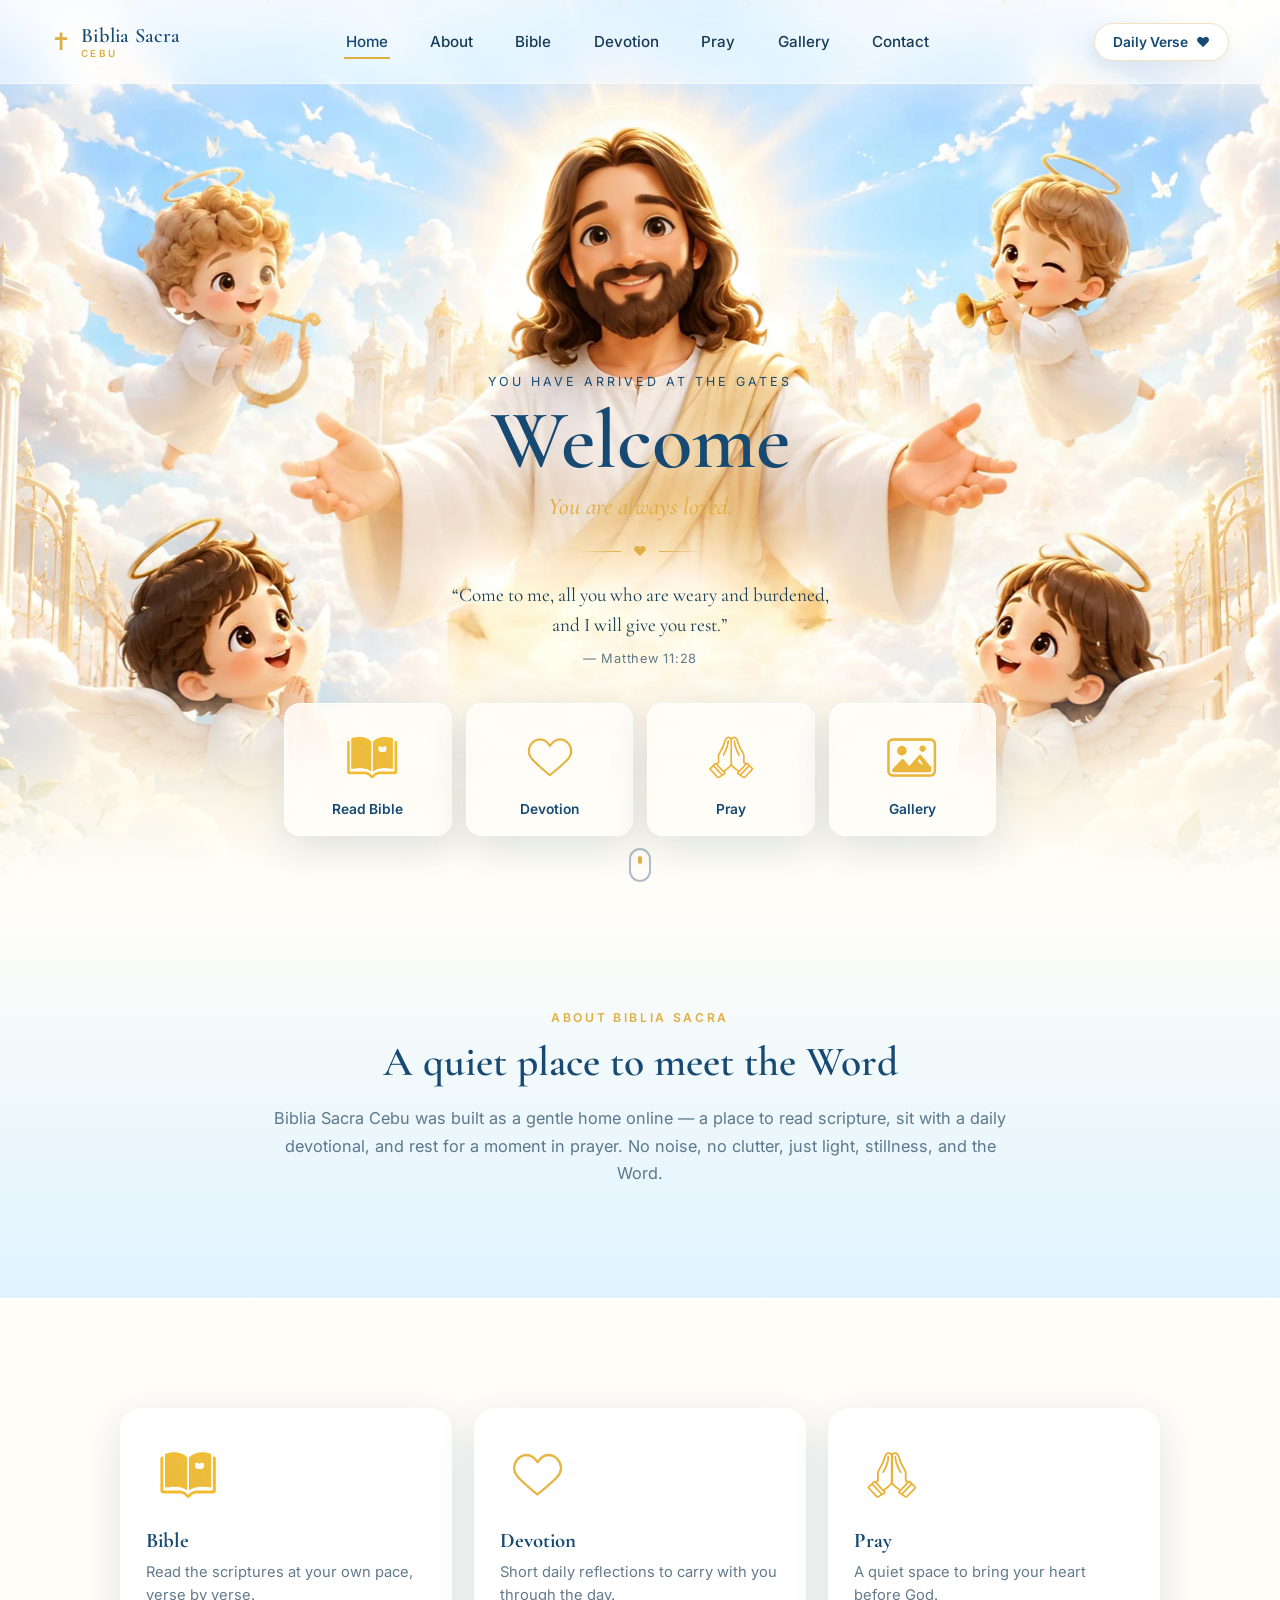
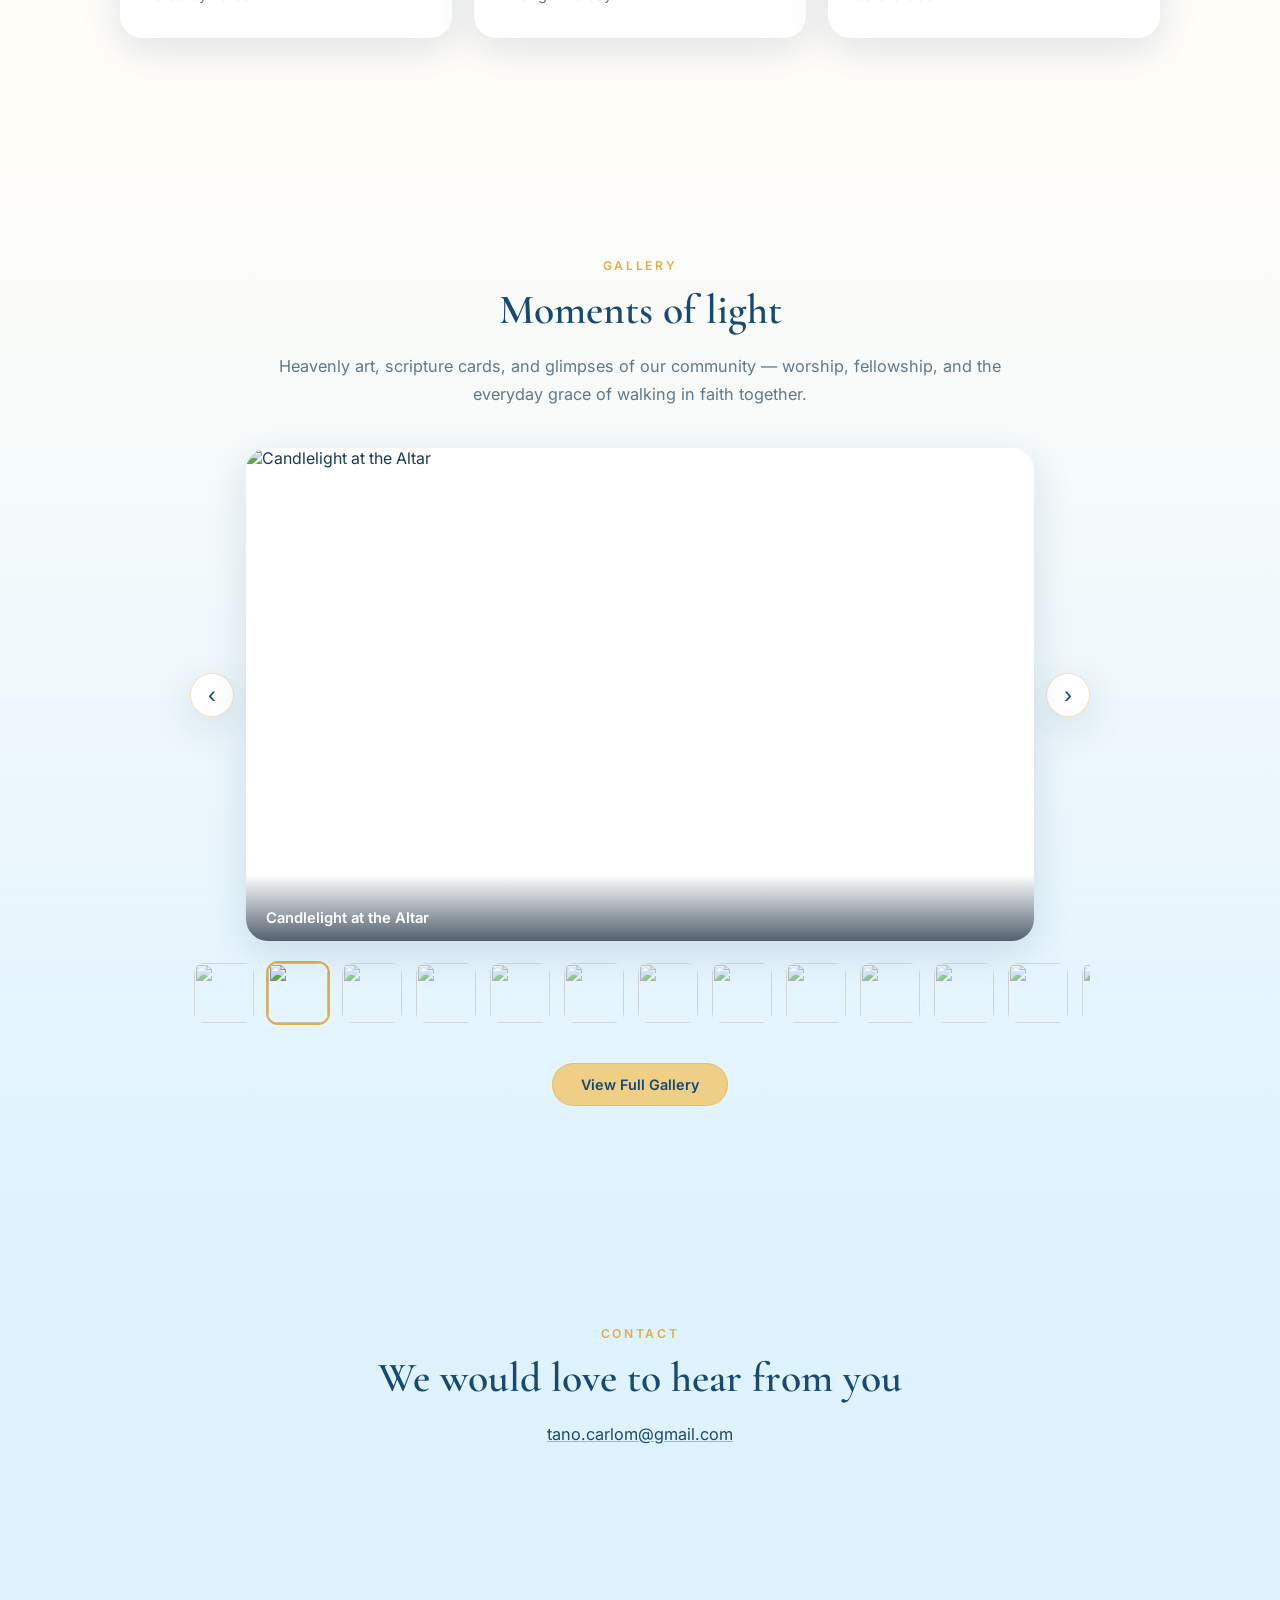
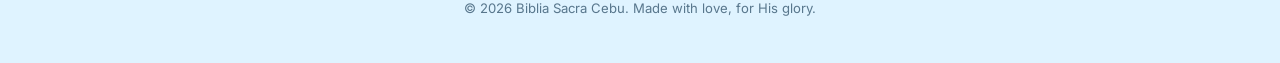
==== commit e3aa3d52: "Add files via upload" ====
--- a/index.html
+++ b/index.html
@@ -159,7 +159,7 @@
       <p class="section-eyebrow">Contact</p>
       <h2 class="section-title">We would love to hear from you</h2>
       <p class="section-text">
-        <a href="mailto:hello@bibliasacracebu.org">hello@bibliasacracebu.org</a>
+        <a href="mailto:tano.carlom@gmail.com">tano.carlom@gmail.com</a>
       </p>
     </div>
   </section>
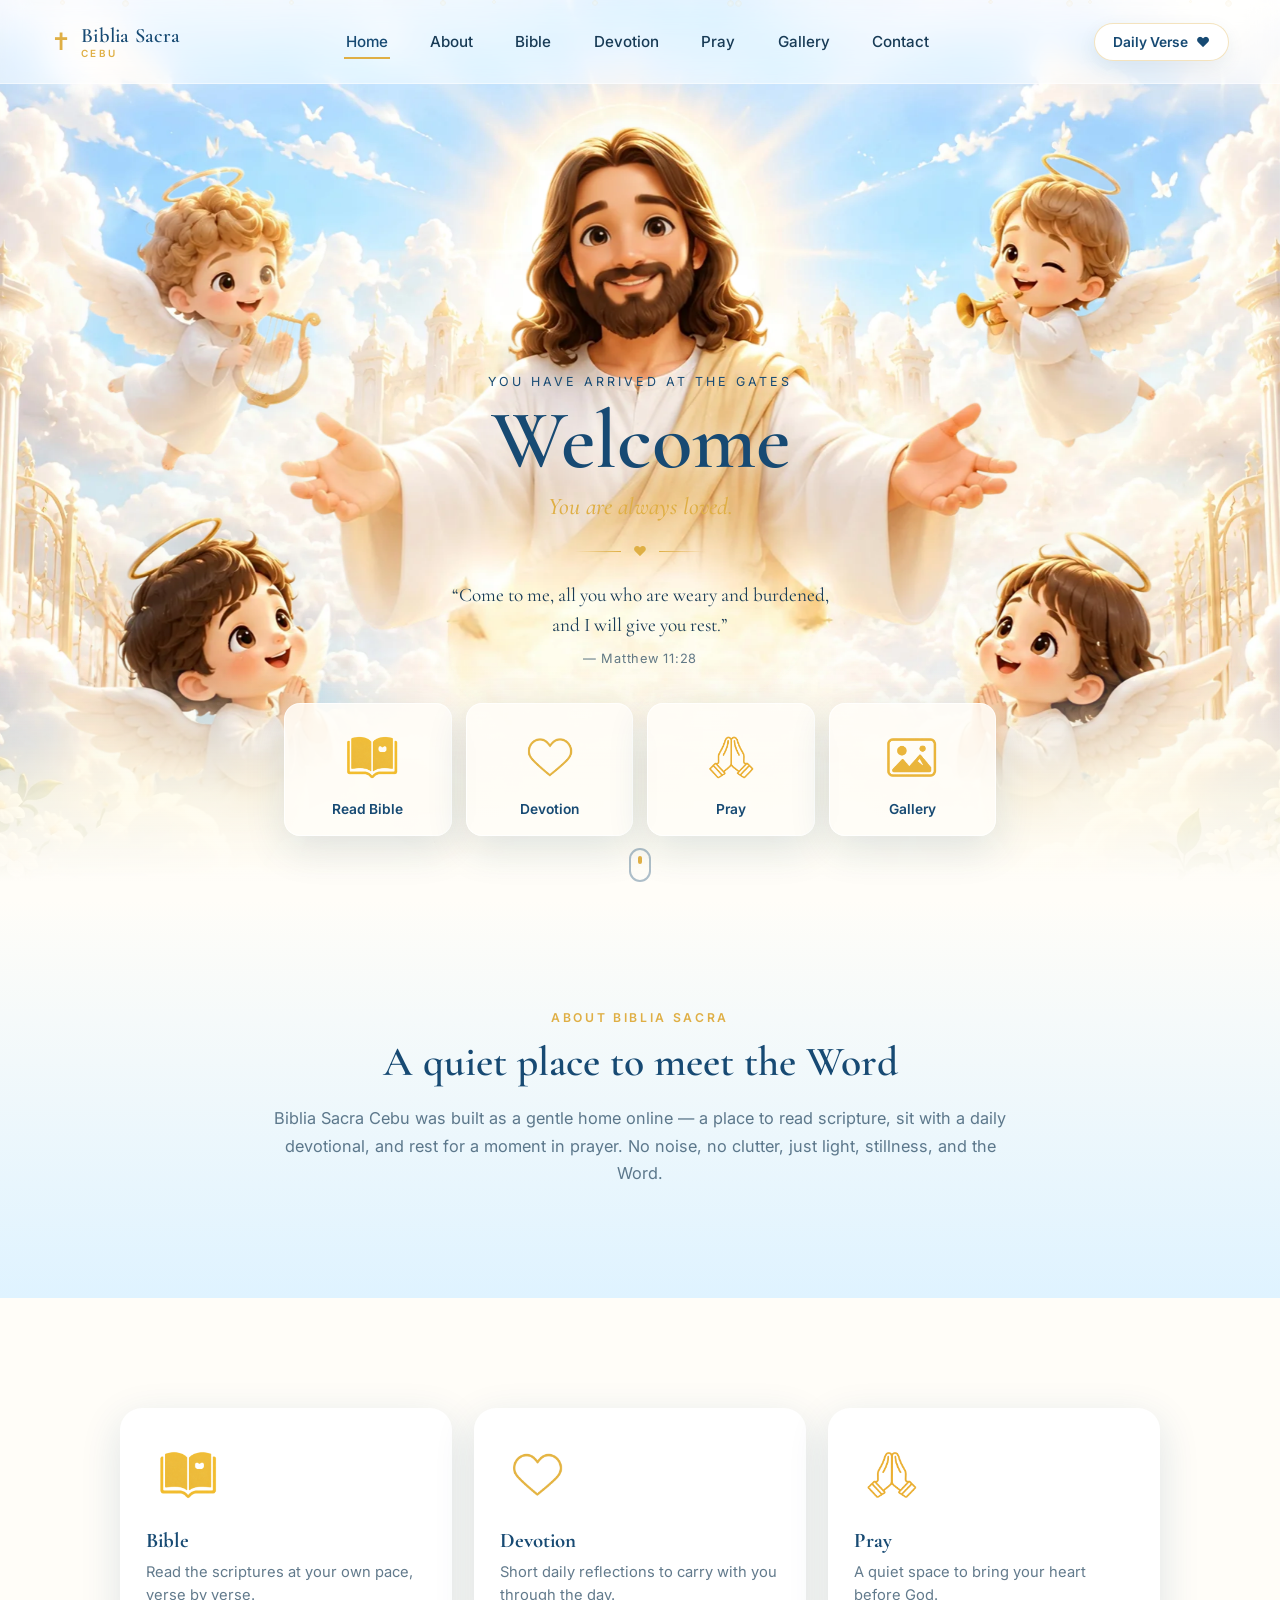
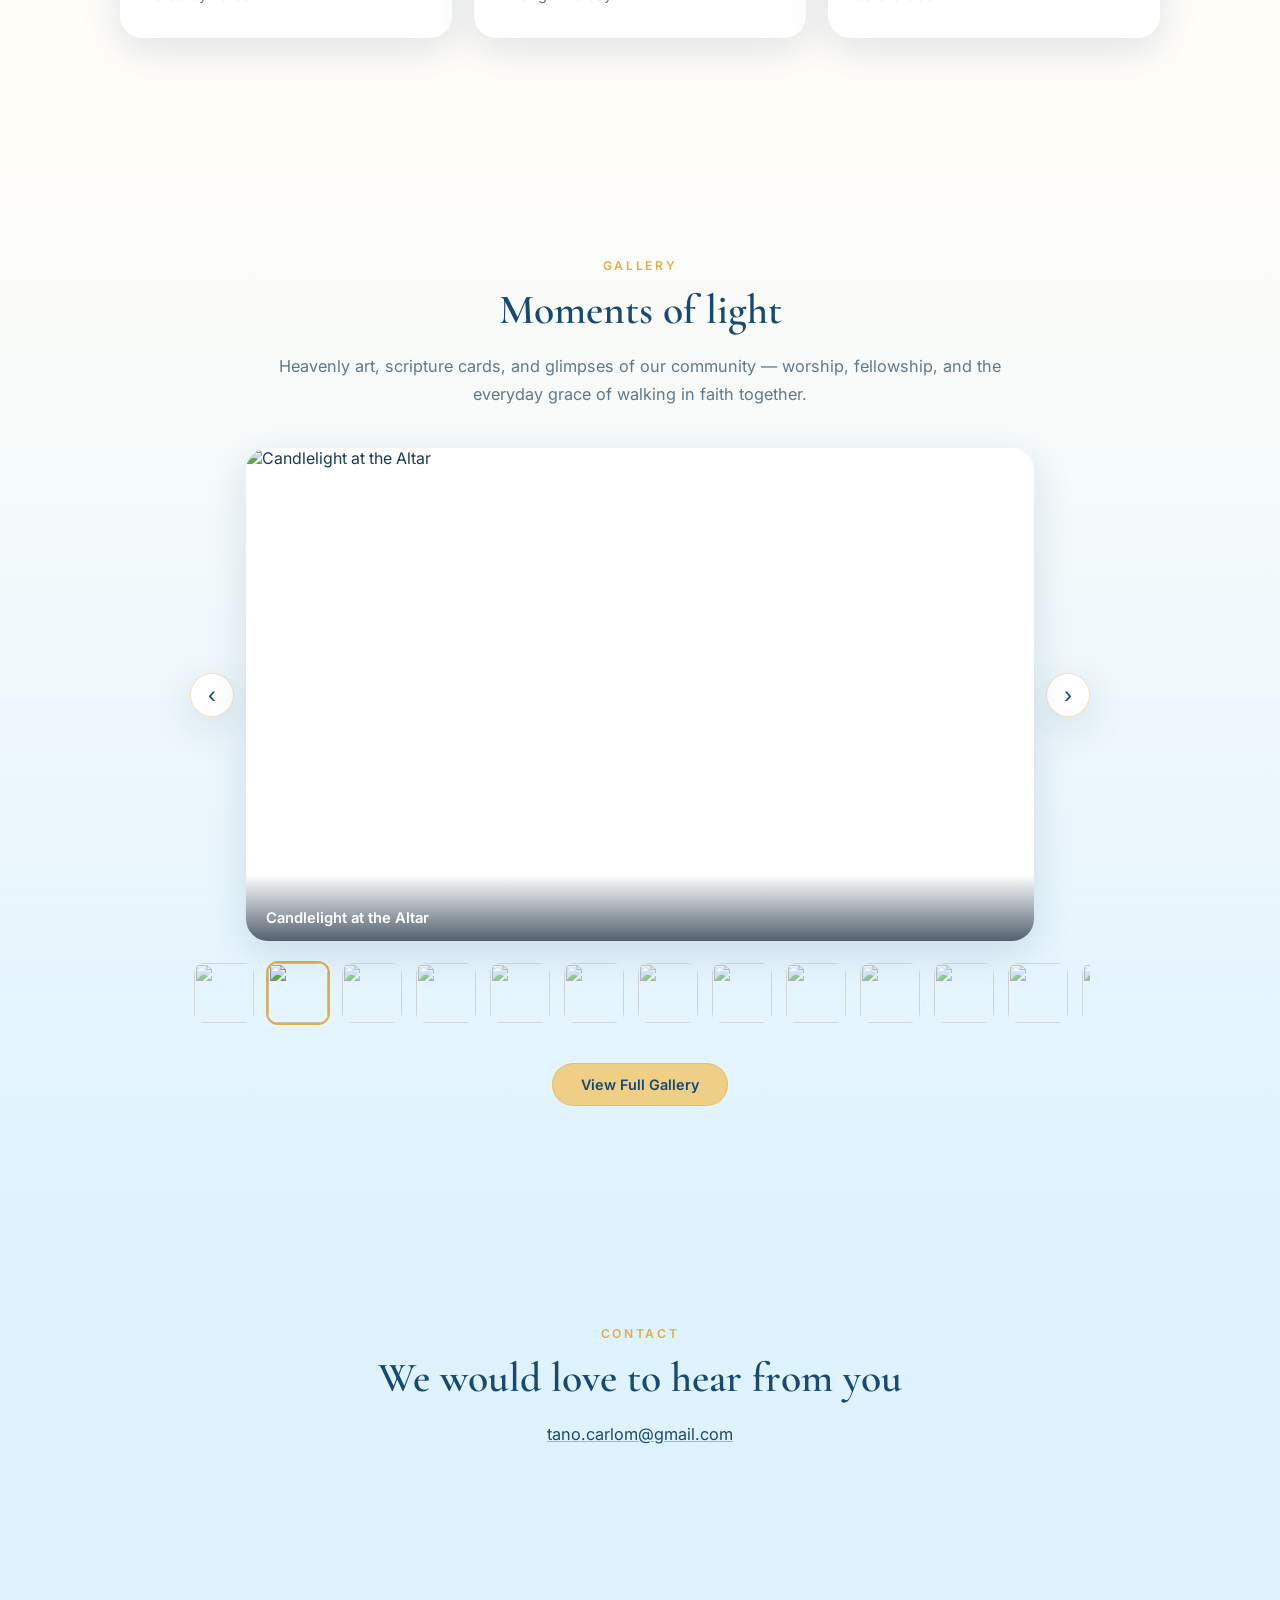
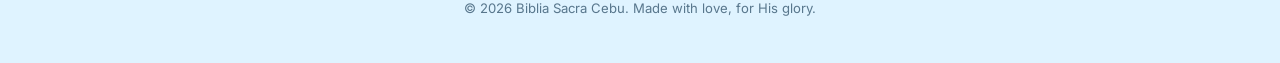
==== commit d5957bdc: "Add files via upload" ====
--- a/index.html
+++ b/index.html
@@ -40,7 +40,7 @@
       <a href="#contact" class="nav-link">Contact</a>
     </nav>
 
-    <a class="daily-verse-pill" href="#daily-verse">
+    <a class="daily-verse-pill" href="./devotion.html">
       Daily Verse <span aria-hidden="true">&#10084;</span>
     </a>
   </div>
--- a/css/style.css
+++ b/css/style.css
@@ -174,7 +174,12 @@
   transform: translateY(-2px);
   box-shadow: 0 10px 24px rgba(223,175,69,0.28);
 }
-
+.daily-verse-pill-icon{
+  width: 28px;
+  height: 28px;
+  object-fit: contain;
+  display: inline-block;
+}
 .nav-toggle{
   grid-column: 3;
   justify-self: end;
@@ -236,11 +241,11 @@
 }
 
 .hero-bg{
-  background-image: url("../assets/heaven-background.webp");
+  background-image: url("../assets/backgrounds/heaven-background.webp");
 }
 
 .hero-fg{
-  background-image: url("../assets/jesus-angels.webp");
+  background-image: url("../assets/backgrounds/jesus-angels.webp");
   transform: translate3d(var(--fg-x), var(--fg-y), 0);
 }
 
